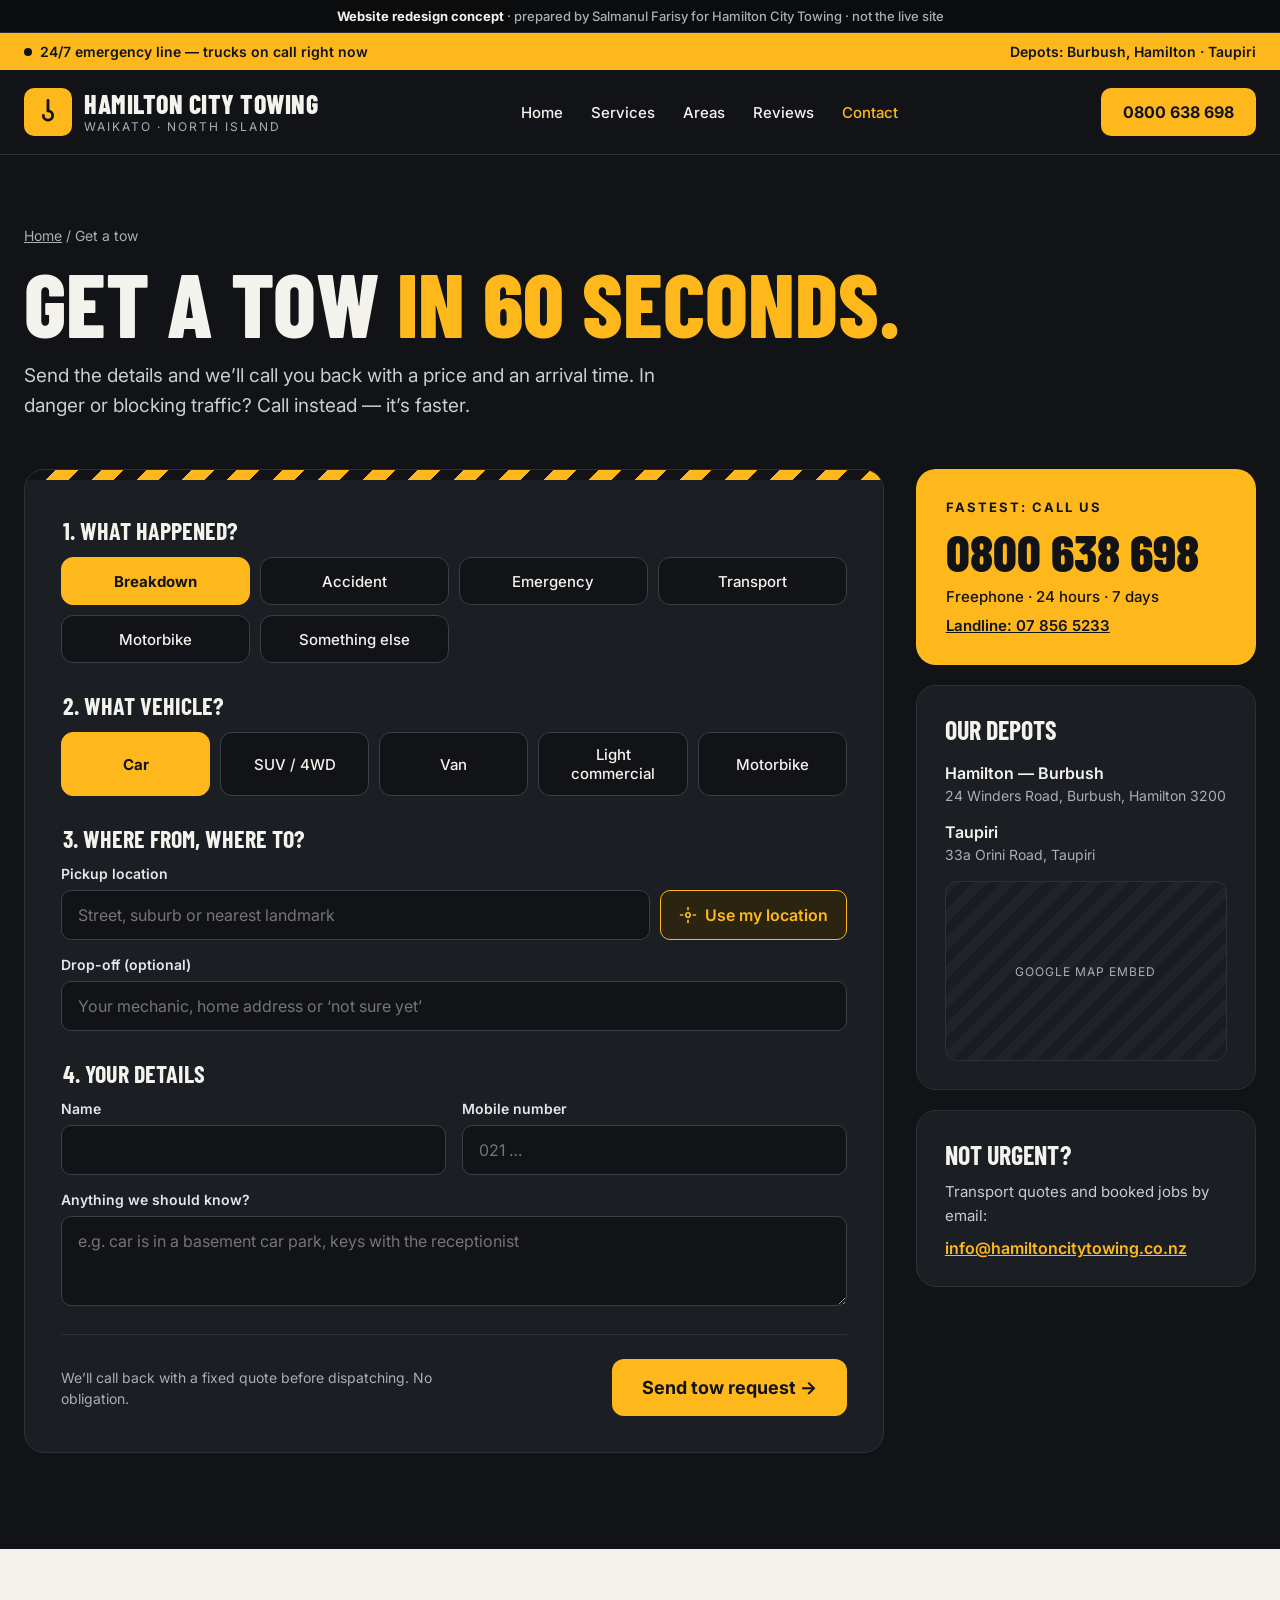
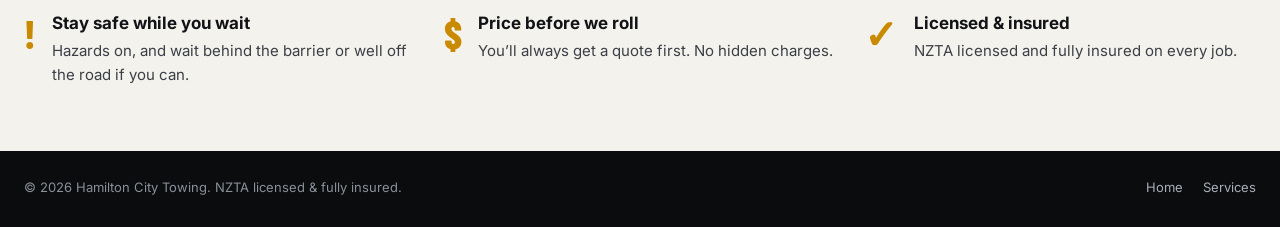
==== contact.html @ 73ce5368 "Add Hamilton City Towing redesign concept (3 pages) Co-Authored-By: Claude Opus 5.5 <noreply@anthrop" ====
<!doctype html>
<html lang="en">
<head>
<meta charset="utf-8">
<meta name="viewport" content="width=device-width, initial-scale=1">
<meta name="robots" content="noindex, nofollow">
<title>Hamilton City Towing — Get a Tow (Design concept)</title>
<link rel="preconnect" href="https://fonts.googleapis.com">
<link href="https://fonts.googleapis.com/css2?family=Barlow+Condensed:wght@600;700;800&amp;family=Inter:wght@400;500;600;700&amp;display=swap" rel="stylesheet">
<style>
body{margin:0;background:#111316}
*{box-sizing:border-box}
a{color:#FFB81C}a:hover{color:#FFD36B}
.hz{background:repeating-linear-gradient(-45deg,#FFB81C 0 16px,#111316 16px 32px)}
.ph{background:repeating-linear-gradient(135deg,#1F232A 0 10px,#191C21 10px 20px)}
.btn-a:hover{background:#FFCB4D !important}
.nav a{color:#F4F2ED;text-decoration:none}.nav a:hover{color:#FFB81C}
.fl a{color:#A9AEB7;text-decoration:none}.fl a:hover{color:#FFB81C}
.in{width:100%;background:#111316;border:1px solid #3A3F48;border-radius:10px;padding:14px 16px;color:#F4F2ED;font:inherit;font-size:16px;min-height:50px}
.in:focus{outline:2px solid #FFB81C;outline-offset:1px;border-color:#FFB81C}
.pill{font:inherit;cursor:pointer;min-height:48px;transition:all .12s}
.pill:hover{border-color:#FFB81C !important}
.lb{font-size:14px;font-weight:600;color:#E4E6EA}
@media (max-width:760px){.hide-m{display:none !important}}
</style>
<style>.concept{background:#0B0C0E;color:#A9AEB7;font:500 13px Inter,system-ui,sans-serif;text-align:center;padding:8px 16px;border-bottom:1px solid #2C3038}.concept strong{color:#F4F2ED}</style>
</head>
<body>
<div class="concept"><strong>Website redesign concept</strong> · prepared by Salmanul Farisy for Hamilton City Towing · not the live site</div>
<div style="font-family: Inter, system-ui, sans-serif; color: #F4F2ED; background: #111316; width: 100%">

<div style="background: #FFB81C; color: #111316; font-size: 14px; font-weight: 600">
<div style="max-width: 1280px; margin: 0 auto; padding: 10px 24px; display: flex; flex-wrap: wrap; gap: 8px 24px; justify-content: space-between; align-items: center">
<span style="display: flex; align-items: center; gap: 8px"><span style="width: 8px; height: 8px; border-radius: 50%; background: #111316"></span>24/7 emergency line — trucks on call right now</span>
<span class="hide-m">Depots: Burbush, Hamilton · Taupiri</span>
</div>
</div>

<header style="border-bottom: 1px solid #2C3038">
<div style="max-width: 1280px; margin: 0 auto; padding: 18px 24px; display: flex; flex-wrap: wrap; gap: 16px 32px; align-items: center; justify-content: space-between">
<a href="index.html" style="display: flex; align-items: center; gap: 12px; text-decoration: none; color: #F4F2ED">
<span style="width: 48px; height: 48px; background: #FFB81C; border-radius: 10px; display: flex; align-items: center; justify-content: center">
<svg width="28" height="28" viewBox="0 0 24 24" fill="none" stroke="#111316" stroke-width="2.4" stroke-linecap="round" stroke-linejoin="round" aria-hidden="true"><path d="M12 2v9"/><path d="M12 11a4 4 0 1 1-4 4"/></svg>
</span>
<span style="display: flex; flex-direction: column; line-height: 1">
<span style="font-family: 'Barlow Condensed', sans-serif; font-weight: 800; font-size: 26px; letter-spacing: .5px">HAMILTON CITY TOWING</span>
<span style="font-size: 12px; color: #A9AEB7; letter-spacing: 2px; margin-top: 4px">WAIKATO · NORTH ISLAND</span>
</span>
</a>
<nav class="nav" aria-label="Main" style="display: flex; flex-wrap: wrap; gap: 8px 28px; font-weight: 500; font-size: 15px">
<a href="index.html">Home</a>
<a href="services.html">Services</a>
<a href="services.html#areas">Areas</a>
<a href="index.html#reviews">Reviews</a>
<a href="contact.html" style="color: #FFB81C">Contact</a>
</nav>
<a class="btn-a" href="tel:0800638698" style="background: #FFB81C; color: #111316; font-weight: 700; padding: 14px 22px; border-radius: 10px; text-decoration: none; display: flex; align-items: center; gap: 10px; min-height: 48px">0800 638 698</a>
</div>
</header>

<section style="max-width: 1280px; margin: 0 auto; padding: 72px 24px 48px; display: flex; flex-direction: column; gap: 18px">
<span style="font-size: 14px; color: #A9AEB7"><a href="index.html" style="color: #A9AEB7">Home</a> / Get a tow</span>
<h1 style="margin: 0; font-family: 'Barlow Condensed', sans-serif; font-weight: 800; font-size: clamp(52px, 7vw, 96px); line-height: .9; text-transform: uppercase">Get a tow <span style="color: #FFB81C">in 60 seconds.</span></h1>
<p style="margin: 0; font-size: 19px; line-height: 1.6; color: #C9CDD3; max-width: 640px">Send the details and we’ll call you back with a price and an arrival time. In danger or blocking traffic? Call instead — it’s faster.</p>
</section>

<section style="max-width: 1280px; margin: 0 auto; padding: 0 24px 96px; display: flex; flex-wrap: wrap; gap: 32px; align-items: flex-start">

<!-- Form -->
<div style="flex: 999 1 640px; min-width: 0; background: #1B1E23; border: 1px solid #2C3038; border-radius: 20px; overflow: hidden">
<div class="hz" style="height: 10px"></div>
<div data-if="sent" hidden>
<div style="padding: 56px 40px; display: flex; flex-direction: column; gap: 18px; align-items: flex-start">
<span style="width: 64px; height: 64px; border-radius: 50%; background: #FFB81C; display: flex; align-items: center; justify-content: center"><svg width="32" height="32" viewBox="0 0 24 24" fill="none" stroke="#111316" stroke-width="2.6" stroke-linecap="round" stroke-linejoin="round" aria-hidden="true"><path d="M20 6 9 17l-5-5"/></svg></span>
<h2 style="margin: 0; font-family: 'Barlow Condensed', sans-serif; font-weight: 800; font-size: 48px; text-transform: uppercase; line-height: 1">Request received</h2>
<p style="margin: 0; font-size: 17px; line-height: 1.7; color: #C9CDD3; max-width: 520px">We’ll call you shortly with your price and ETA for: <strong style="color: #F4F2ED">Breakdown · Car</strong>. Stay with your vehicle somewhere safe, hazards on.</p>
<div style="display: flex; flex-wrap: wrap; gap: 12px">
<a class="btn-a" href="tel:0800638698" style="background: #FFB81C; color: #111316; font-weight: 700; padding: 14px 22px; border-radius: 10px; text-decoration: none; min-height: 48px; display: flex; align-items: center">Call 0800 638 698</a>
<button type="button" style="background: none; border: 1px solid #3A3F48; color: #F4F2ED; border-radius: 10px; padding: 14px 22px; font: inherit; font-weight: 600; cursor: pointer; min-height: 48px">Send another request</button>
</div>
</div>
</div>
<div data-if="notSent">
<form style="padding: 36px; display: flex; flex-direction: column; gap: 28px">
<fieldset style="border: 0; margin: 0; padding: 0; display: flex; flex-direction: column; gap: 12px">
<legend class="lb" style="margin-bottom: 12px; font-family: 'Barlow Condensed', sans-serif; font-size: 24px; font-weight: 700; text-transform: uppercase; color: #F4F2ED">1. What happened?</legend>
<div style="display: grid; grid-template-columns: repeat(auto-fit, minmax(160px, 1fr)); gap: 10px">

<button type="button" class="pill" aria-pressed="true" style="background: #FFB81C; color: #111316; border: 1px solid #FFB81C; border-radius: 12px; padding: 12px 14px; font-weight: 700; font-size: 15px">Breakdown</button>

<button type="button" class="pill" aria-pressed="false" style="background: #111316; color: #F4F2ED; border: 1px solid #3A3F48; border-radius: 12px; padding: 12px 14px; font-weight: 500; font-size: 15px">Accident</button>

<button type="button" class="pill" aria-pressed="false" style="background: #111316; color: #F4F2ED; border: 1px solid #3A3F48; border-radius: 12px; padding: 12px 14px; font-weight: 500; font-size: 15px">Emergency</button>

<button type="button" class="pill" aria-pressed="false" style="background: #111316; color: #F4F2ED; border: 1px solid #3A3F48; border-radius: 12px; padding: 12px 14px; font-weight: 500; font-size: 15px">Transport</button>

<button type="button" class="pill" aria-pressed="false" style="background: #111316; color: #F4F2ED; border: 1px solid #3A3F48; border-radius: 12px; padding: 12px 14px; font-weight: 500; font-size: 15px">Motorbike</button>

<button type="button" class="pill" aria-pressed="false" style="background: #111316; color: #F4F2ED; border: 1px solid #3A3F48; border-radius: 12px; padding: 12px 14px; font-weight: 500; font-size: 15px">Something else</button>

</div>
</fieldset>
<fieldset style="border: 0; margin: 0; padding: 0; display: flex; flex-direction: column; gap: 12px">
<legend class="lb" style="margin-bottom: 12px; font-family: 'Barlow Condensed', sans-serif; font-size: 24px; font-weight: 700; text-transform: uppercase; color: #F4F2ED">2. What vehicle?</legend>
<div style="display: grid; grid-template-columns: repeat(auto-fit, minmax(140px, 1fr)); gap: 10px">

<button type="button" class="pill" aria-pressed="true" style="background: #FFB81C; color: #111316; border: 1px solid #FFB81C; border-radius: 12px; padding: 12px 14px; font-weight: 700; font-size: 15px">Car</button>

<button type="button" class="pill" aria-pressed="false" style="background: #111316; color: #F4F2ED; border: 1px solid #3A3F48; border-radius: 12px; padding: 12px 14px; font-weight: 500; font-size: 15px">SUV / 4WD</button>

<button type="button" class="pill" aria-pressed="false" style="background: #111316; color: #F4F2ED; border: 1px solid #3A3F48; border-radius: 12px; padding: 12px 14px; font-weight: 500; font-size: 15px">Van</button>

<button type="button" class="pill" aria-pressed="false" style="background: #111316; color: #F4F2ED; border: 1px solid #3A3F48; border-radius: 12px; padding: 12px 14px; font-weight: 500; font-size: 15px">Light commercial</button>

<button type="button" class="pill" aria-pressed="false" style="background: #111316; color: #F4F2ED; border: 1px solid #3A3F48; border-radius: 12px; padding: 12px 14px; font-weight: 500; font-size: 15px">Motorbike</button>

</div>
</fieldset>
<fieldset style="border: 0; margin: 0; padding: 0; display: flex; flex-direction: column; gap: 16px">
<legend class="lb" style="margin-bottom: 12px; font-family: 'Barlow Condensed', sans-serif; font-size: 24px; font-weight: 700; text-transform: uppercase; color: #F4F2ED">3. Where from, where to?</legend>
<div style="display: flex; flex-direction: column; gap: 8px">
<label class="lb" for="from">Pickup location</label>
<div style="display: flex; flex-wrap: wrap; gap: 10px">
<input id="from" class="in" type="text" placeholder="Street, suburb or nearest landmark" style="flex: 1 1 280px; width: auto">
<button type="button" style="background: #2A2410; border: 1px solid #FFB81C; color: #FFB81C; border-radius: 10px; padding: 0 18px; font: inherit; font-weight: 600; cursor: pointer; min-height: 50px; display: flex; align-items: center; gap: 8px"><svg width="18" height="18" viewBox="0 0 24 24" fill="none" stroke="currentColor" stroke-width="2.2" stroke-linecap="round" stroke-linejoin="round" aria-hidden="true"><circle cx="12" cy="12" r="3"/><path d="M12 2v3M12 19v3M2 12h3M19 12h3"/></svg>Use my location</button>
</div>
</div>
<div style="display: flex; flex-direction: column; gap: 8px">
<label class="lb" for="to">Drop-off (optional)</label>
<input id="to" class="in" type="text" placeholder="Your mechanic, home address or ‘not sure yet’">
</div>
</fieldset>
<fieldset style="border: 0; margin: 0; padding: 0; display: flex; flex-direction: column; gap: 16px">
<legend class="lb" style="margin-bottom: 12px; font-family: 'Barlow Condensed', sans-serif; font-size: 24px; font-weight: 700; text-transform: uppercase; color: #F4F2ED">4. Your details</legend>
<div style="display: grid; grid-template-columns: repeat(auto-fit, minmax(240px, 1fr)); gap: 16px">
<div style="display: flex; flex-direction: column; gap: 8px"><label class="lb" for="nm">Name</label><input id="nm" class="in" type="text" autocomplete="name"></div>
<div style="display: flex; flex-direction: column; gap: 8px"><label class="lb" for="ph">Mobile number</label><input id="ph" class="in" type="tel" autocomplete="tel" placeholder="021 …"></div>
</div>
<div style="display: flex; flex-direction: column; gap: 8px"><label class="lb" for="nt">Anything we should know?</label><textarea id="nt" class="in" rows="3" placeholder="e.g. car is in a basement car park, keys with the receptionist" style="resize: vertical"></textarea></div>
</fieldset>
<div style="display: flex; flex-wrap: wrap; gap: 16px; align-items: center; justify-content: space-between; border-top: 1px solid #2C3038; padding-top: 24px">
<span style="font-size: 14px; color: #A9AEB7; max-width: 380px; line-height: 1.5">We’ll call back with a fixed quote before dispatching. No obligation.</span>
<button type="submit" class="btn-a" style="background: #FFB81C; color: #111316; border: 0; border-radius: 12px; padding: 18px 30px; font: inherit; font-weight: 700; font-size: 18px; cursor: pointer; min-height: 56px">Send tow request →</button>
</div>
</form>
</div>
</div>

<!-- Side -->
<aside style="flex: 1 1 340px; min-width: 0; display: flex; flex-direction: column; gap: 20px">
<div style="background: #FFB81C; color: #111316; border-radius: 20px; padding: 30px; display: flex; flex-direction: column; gap: 10px">
<span style="font-size: 13px; font-weight: 700; letter-spacing: 2px">FASTEST: CALL US</span>
<a href="tel:0800638698" style="color: #111316; font-family: 'Barlow Condensed', sans-serif; font-weight: 800; font-size: 52px; line-height: 1; text-decoration: none">0800 638 698</a>
<span style="font-size: 15px; font-weight: 500">Freephone · 24 hours · 7 days</span>
<a href="tel:078565233" style="color: #111316; font-weight: 600; font-size: 15px">Landline: 07 856 5233</a>
</div>
<div style="background: #1B1E23; border: 1px solid #2C3038; border-radius: 20px; padding: 28px; display: flex; flex-direction: column; gap: 18px">
<span style="font-family: 'Barlow Condensed', sans-serif; font-weight: 700; font-size: 26px; text-transform: uppercase">Our depots</span>
<div style="display: flex; flex-direction: column; gap: 4px"><span style="font-weight: 600">Hamilton — Burbush</span><span style="font-size: 14px; color: #A9AEB7">24 Winders Road, Burbush, Hamilton 3200</span></div>
<div style="display: flex; flex-direction: column; gap: 4px"><span style="font-weight: 600">Taupiri</span><span style="font-size: 14px; color: #A9AEB7">33a Orini Road, Taupiri</span></div>
<div class="ph" style="height: 180px; border-radius: 12px; border: 1px solid #2C3038; display: flex; align-items: center; justify-content: center; font-size: 12px; color: #A9AEB7; letter-spacing: 1px">GOOGLE MAP EMBED</div>
</div>
<div style="background: #1B1E23; border: 1px solid #2C3038; border-radius: 20px; padding: 28px; display: flex; flex-direction: column; gap: 10px">
<span style="font-family: 'Barlow Condensed', sans-serif; font-weight: 700; font-size: 26px; text-transform: uppercase">Not urgent?</span>
<span style="font-size: 15px; line-height: 1.6; color: #C9CDD3">Transport quotes and booked jobs by email:</span>
<a href="mailto:info@hamiltoncitytowing.co.nz" style="font-weight: 600">info@hamiltoncitytowing.co.nz</a>
</div>
</aside>
</section>

<section style="background: #F4F2ED; color: #111316">
<div style="max-width: 1280px; margin: 0 auto; padding: 64px 24px; display: grid; grid-template-columns: repeat(auto-fit, minmax(260px, 1fr)); gap: 28px">
<div style="display: flex; gap: 16px; align-items: flex-start"><span style="font-family: 'Barlow Condensed', sans-serif; font-weight: 800; font-size: 40px; color: #C98A00; line-height: 1">!</span><span style="display: flex; flex-direction: column; gap: 6px"><span style="font-weight: 700; font-size: 17px">Stay safe while you wait</span><span style="font-size: 15px; line-height: 1.6; color: #3B3F46">Hazards on, and wait behind the barrier or well off the road if you can.</span></span></div>
<div style="display: flex; gap: 16px; align-items: flex-start"><span style="font-family: 'Barlow Condensed', sans-serif; font-weight: 800; font-size: 40px; color: #C98A00; line-height: 1">$</span><span style="display: flex; flex-direction: column; gap: 6px"><span style="font-weight: 700; font-size: 17px">Price before we roll</span><span style="font-size: 15px; line-height: 1.6; color: #3B3F46">You’ll always get a quote first. No hidden charges.</span></span></div>
<div style="display: flex; gap: 16px; align-items: flex-start"><span style="font-family: 'Barlow Condensed', sans-serif; font-weight: 800; font-size: 40px; color: #C98A00; line-height: 1">✓</span><span style="display: flex; flex-direction: column; gap: 6px"><span style="font-weight: 700; font-size: 17px">Licensed &amp; insured</span><span style="font-size: 15px; line-height: 1.6; color: #3B3F46">NZTA licensed and fully insured on every job.</span></span></div>
</div>
</section>

<footer style="background: #0B0C0E">
<div style="max-width: 1280px; margin: 0 auto; padding: 28px 24px 32px; font-size: 13px; color: #8A9099; display: flex; flex-wrap: wrap; justify-content: space-between; gap: 12px">
<span>© 2026 Hamilton City Towing. NZTA licensed &amp; fully insured.</span>
<span class="fl" style="display: flex; gap: 20px"><a href="index.html">Home</a><a href="services.html">Services</a></span>
</div>
</footer>
</div>
<script>
(function () {
  var ON = 'background: #FFB81C; color: #111316; border: 1px solid #FFB81C; border-radius: 12px; padding: 12px 14px; font-weight: 700; font-size: 15px';
  var OFF = 'background: #111316; color: #F4F2ED; border: 1px solid #3A3F48; border-radius: 12px; padding: 12px 14px; font-weight: 500; font-size: 15px';
  var sent = document.querySelector('[data-if="sent"]');
  var form = document.querySelector('[data-if="notSent"]');
  form.querySelectorAll('fieldset').forEach(function (fs) {
    var pills = fs.querySelectorAll('.pill');
    pills.forEach(function (b) {
      b.addEventListener('click', function () {
        pills.forEach(function (o) { o.setAttribute('style', OFF); o.setAttribute('aria-pressed', 'false'); });
        b.setAttribute('style', ON); b.setAttribute('aria-pressed', 'true');
      });
    });
  });
  function picked(i) {
    var b = form.querySelectorAll('fieldset')[i].querySelector('.pill[aria-pressed="true"]');
    return b ? b.textContent.trim() : '';
  }
  form.querySelector('form').addEventListener('submit', function (e) {
    e.preventDefault();
    sent.querySelector('strong').textContent = picked(0) + ' · ' + picked(1);
    form.hidden = true; sent.hidden = false;
    window.scrollTo({ top: sent.getBoundingClientRect().top + window.scrollY - 120, behavior: 'smooth' });
  });
  sent.querySelector('button').addEventListener('click', function () { sent.hidden = true; form.hidden = false; });
  var loc = form.querySelector('#from');
  form.querySelectorAll('button[type="button"]').forEach(function (b) {
    if (b.textContent.indexOf('Use my location') === -1 || !navigator.geolocation) return;
    b.addEventListener('click', function () {
      navigator.geolocation.getCurrentPosition(function (p) {
        loc.value = p.coords.latitude.toFixed(5) + ', ' + p.coords.longitude.toFixed(5);
      });
    });
  });
})();

</script>
</body>
</html>
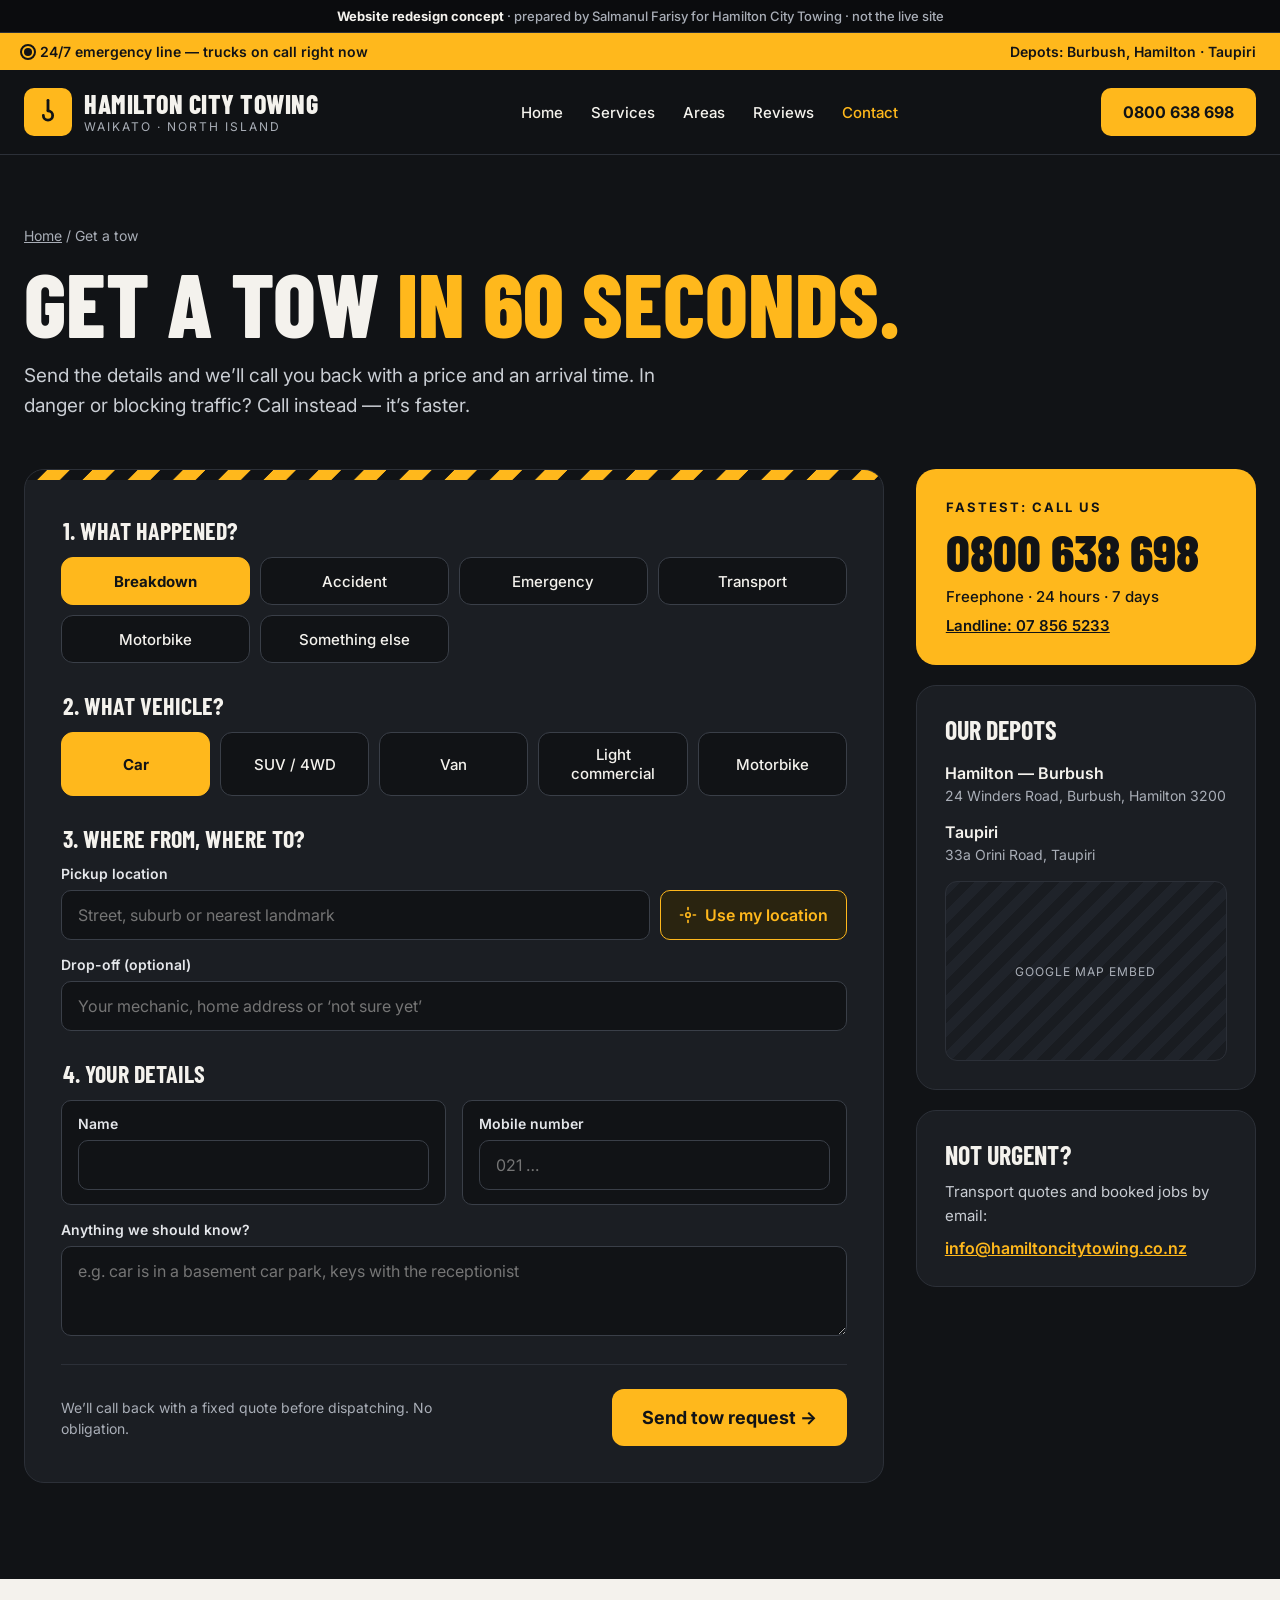
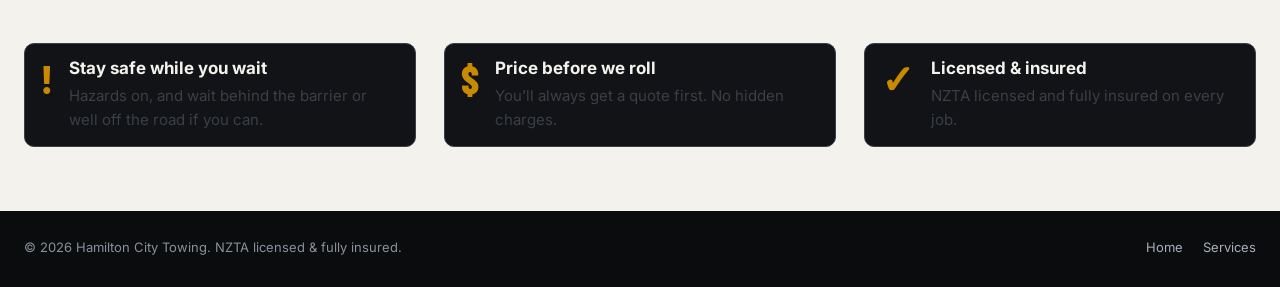
==== commit 1d5db1f4: "Add brand motion: sticky header with tow-line progress, hazard tape, reveals, marquee Co-Authored-By" ====
--- a/contact.html
+++ b/contact.html
@@ -23,6 +23,7 @@
 .lb{font-size:14px;font-weight:600;color:#E4E6EA}
 @media (max-width:760px){.hide-m{display:none !important}}
 </style>
+<link rel="stylesheet" href="anim.css">
 <style>.concept{background:#0B0C0E;color:#A9AEB7;font:500 13px Inter,system-ui,sans-serif;text-align:center;padding:8px 16px;border-bottom:1px solid #2C3038}.concept strong{color:#F4F2ED}</style>
 </head>
 <body>
@@ -221,5 +222,6 @@
 })();
 
 </script>
+<script src="anim.js"></script>
 </body>
 </html>
--- a/anim.css
+++ b/anim.css
@@ -0,0 +1,59 @@
+/* Hi-Vis Night Shift — motion layer */
+header{position:sticky;top:0;z-index:50;background:rgba(17,19,22,.86);-webkit-backdrop-filter:blur(10px);backdrop-filter:blur(10px);transition:box-shadow .25s}
+header>div{transition:padding .25s}
+header.is-stuck{box-shadow:0 10px 30px rgba(0,0,0,.45)}
+header.is-stuck>div{padding-top:10px !important;padding-bottom:10px !important}
+
+/* tow-line scroll progress with a truck riding it */
+.towline{position:absolute;left:0;bottom:-1px;height:3px;width:100%;pointer-events:none}
+.towline-bar{height:100%;width:0;background:#FFB81C;box-shadow:0 0 12px rgba(255,184,28,.7)}
+.towline-truck{position:absolute;bottom:2px;left:0;width:34px;height:18px;transform:translateX(-50%);transition:opacity .2s;opacity:0}
+header.is-stuck .towline-truck{opacity:1}
+
+/* moving hazard tape */
+.hz{background-size:45.25px 45.25px !important;animation:hz-move 1.4s linear infinite}
+@keyframes hz-move{to{background-position:45.25px 0}}
+
+/* beacon pulse on status dots */
+.beacon{position:relative}
+.beacon::after{content:"";position:absolute;inset:-4px;border-radius:50%;border:2px solid currentColor;animation:beacon 1.6s ease-out infinite}
+@keyframes beacon{0%{transform:scale(.6);opacity:.9}100%{transform:scale(2.2);opacity:0}}
+
+/* headlight sweep across image slots */
+.ph{position:relative;overflow:hidden}
+.ph::after{content:"";position:absolute;top:-20%;bottom:-20%;width:40%;left:-60%;background:linear-gradient(100deg,transparent,rgba(255,184,28,.10) 45%,rgba(255,236,190,.16) 50%,rgba(255,184,28,.10) 55%,transparent);transform:skewX(-12deg);animation:sweep 6s ease-in-out infinite;pointer-events:none}
+@keyframes sweep{0%,35%{left:-60%}75%,100%{left:130%}}
+
+/* scroll reveals */
+.rv{opacity:0;transform:translateY(34px);transition:opacity .7s cubic-bezier(.2,.7,.2,1),transform .7s cubic-bezier(.2,.7,.2,1);transition-delay:var(--d,0ms)}
+.rv.in{opacity:1;transform:none}
+.rv-l{transform:translateX(-40px)}.rv-r{transform:translateX(40px)}
+
+/* hero headline: lines slam in like a road sign flipping */
+.hero-line{display:inline-block;opacity:0;transform:translateY(60%) rotateX(-60deg);transform-origin:bottom;animation:line-in .8s cubic-bezier(.2,.8,.2,1) forwards}
+@keyframes line-in{to{opacity:1;transform:none}}
+
+/* services marquee */
+.marquee{overflow:hidden;-webkit-mask-image:linear-gradient(90deg,transparent,#000 8%,#000 92%,transparent);mask-image:linear-gradient(90deg,transparent,#000 8%,#000 92%,transparent)}
+.marquee-track{display:flex;gap:32px;width:max-content;animation:marquee 28s linear infinite}
+.marquee:hover .marquee-track{animation-play-state:paused}
+@keyframes marquee{to{transform:translateX(-50%)}}
+
+/* button shine */
+.btn-a{position:relative;overflow:hidden}
+.btn-a::before{content:"";position:absolute;top:0;bottom:0;width:40%;left:-60%;background:linear-gradient(100deg,transparent,rgba(255,255,255,.45),transparent);transform:skewX(-20deg)}
+.btn-a:hover::before{left:130%;transition:left .6s ease}
+
+/* tiles lift with an amber edge */
+.tile{position:relative}
+.tile::after{content:"";position:absolute;left:24px;right:24px;bottom:0;height:3px;background:#FFB81C;transform:scaleX(0);transform-origin:left;transition:transform .3s}
+.tile:hover::after{transform:scaleX(1)}
+
+/* big phone number glow in CTA */
+a[href^="tel:"].glow{animation:glow 2.4s ease-in-out infinite}
+@keyframes glow{50%{box-shadow:0 0 0 8px rgba(17,19,22,.15),0 0 40px rgba(17,19,22,.35)}}
+
+@media (prefers-reduced-motion:reduce){
+  *,*::before,*::after{animation:none !important;transition:none !important}
+  .rv,.hero-line{opacity:1 !important;transform:none !important}
+}
